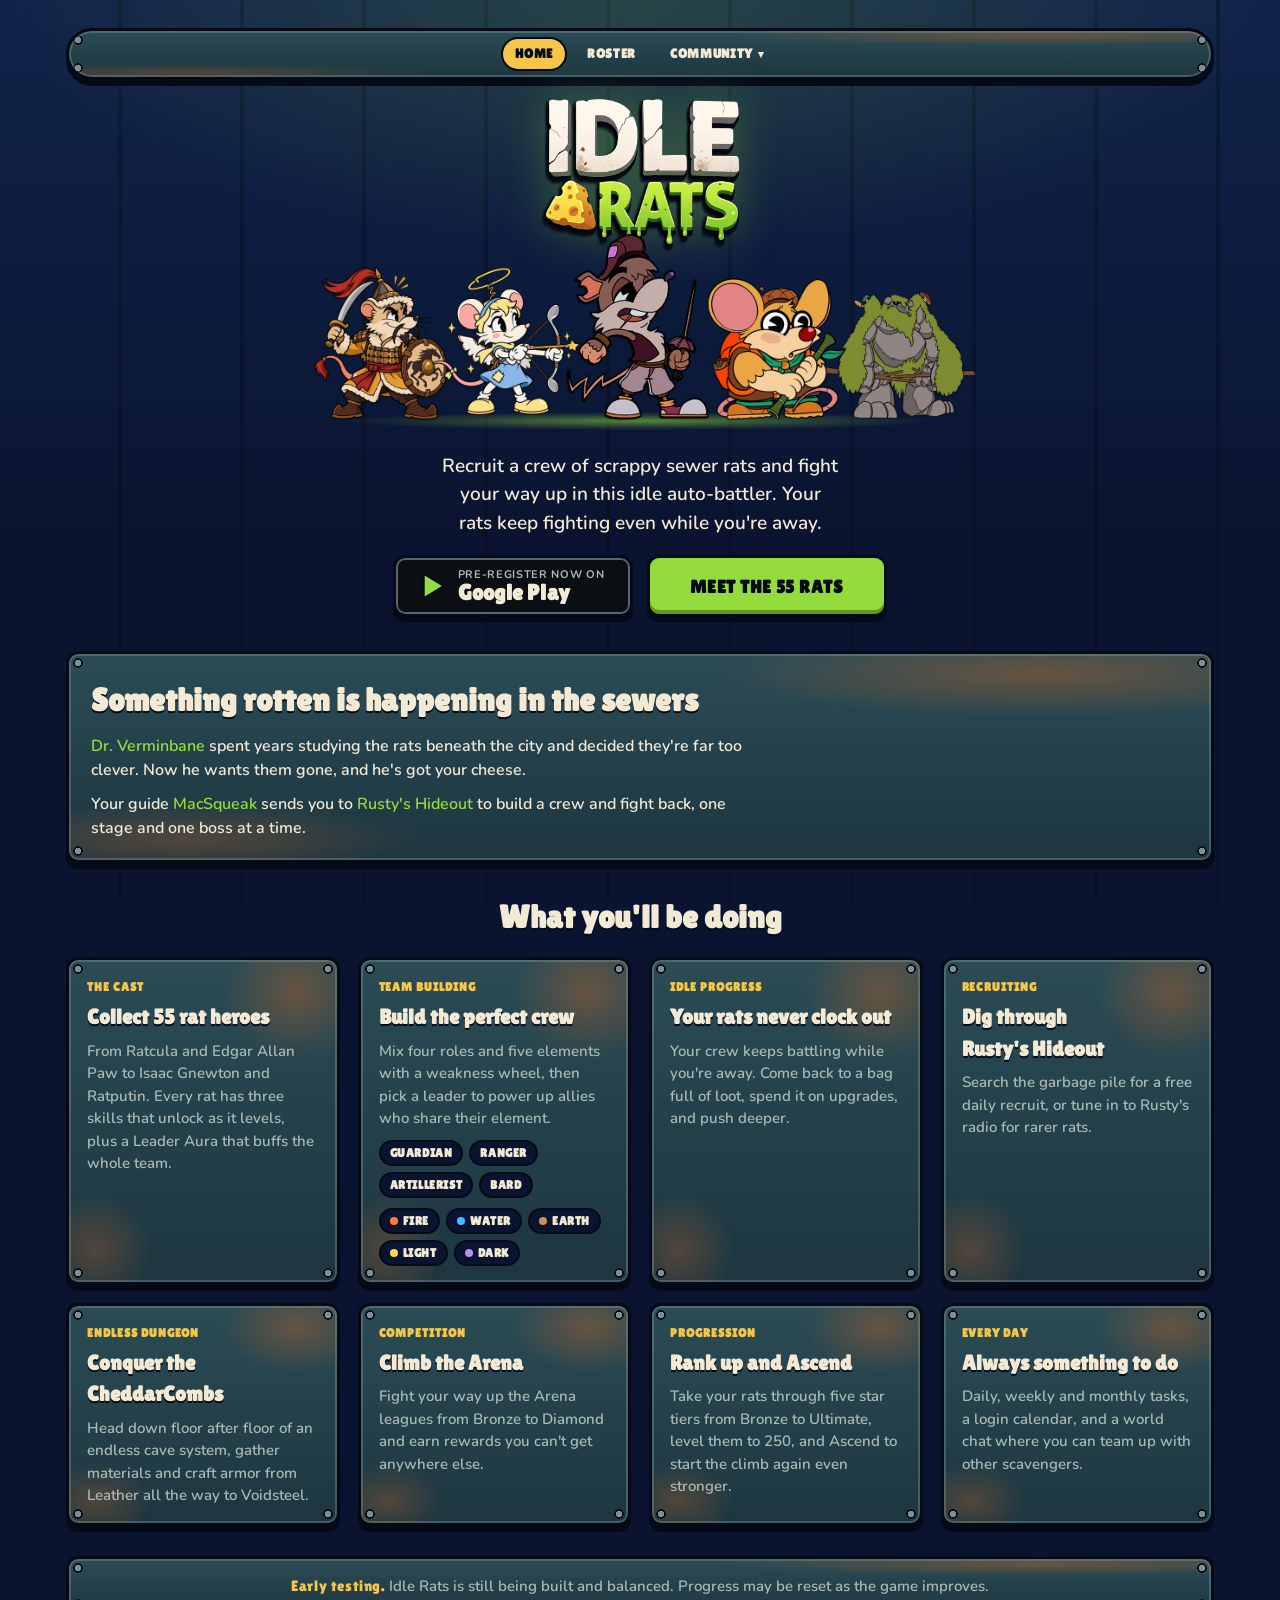
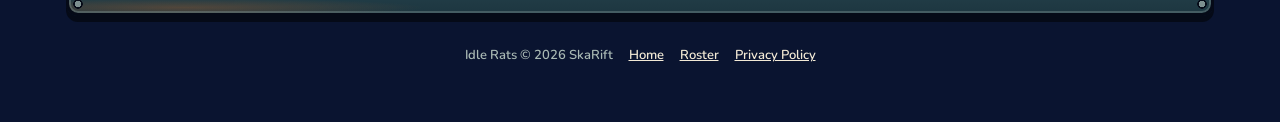
==== index.html @ 08faf7ed "Home: Pipsqueak always in the middle, four random rats around him; roster data moved to shared rats." ====
<!doctype html>
<html lang="en">
<head>
<meta charset="utf-8">
<meta name="viewport" content="width=device-width, initial-scale=1, viewport-fit=cover">
<meta name="description" content="Idle Rats: recruit a crew of 55 sewer rats and fight your way up in this idle auto-battler by SkaRift. Pre-register now on Google Play.">
<title>Idle Rats</title>
<link rel="preconnect" href="https://fonts.googleapis.com">
<link rel="preconnect" href="https://fonts.gstatic.com" crossorigin>
<link rel="stylesheet" href="https://fonts.googleapis.com/css2?family=Lilita+One&family=Nunito:wght@600;700;800&display=swap">
<link rel="stylesheet" href="site.css?v=6">
<link rel="icon" href="favicon.ico" sizes="any">
<link rel="icon" type="image/png" href="favicon.png">
<link rel="apple-touch-icon" href="img/apple-touch-icon.png">
<meta name="theme-color" content="#10244a">
</head>
<body>
<div class="wrap">
  <nav class="panel nav" aria-label="Site">
    <div class="links">
      <a href="./" aria-current="page">Home</a>
      <a href="roster.html">Roster</a>
      <div class="dd">
        <button type="button" id="communityBtn" aria-haspopup="true" aria-expanded="false" aria-controls="communityMenu">Community <span class="caret" aria-hidden="true">▾</span></button>
        <div class="ddmenu panel" id="communityMenu" role="menu" hidden></div>
      </div>
    </div>
  </nav>

  <header class="hero">
    <h1 class="herologo"><img src="img/logo.webp" alt="Idle Rats" width="640" height="479"></h1>
    <div class="lineup crew" aria-hidden="true"><img src="img/edgar_allan_paw.webp" alt="" width="360" height="360"><img src="img/ratcula.webp?v=2" alt="" width="360" height="360"><img src="img/pipsqueak.webp" alt="" width="360" height="360"><img src="img/isaac_gnewton.webp" alt="" width="360" height="360"><img src="img/marie_antoinettail.webp" alt="" width="360" height="360"></div>
    <p class="tag">Recruit a crew of scrappy sewer rats and fight your way up in this idle auto-battler. Your rats keep fighting even while you're away.</p>
    <div class="ctas">
      <a class="play" href="https://play.google.com/store/apps/details?id=com.SkaRift.IdleRats" target="_blank" rel="noopener" title="Pre-register for Idle Rats on Google Play"><svg viewBox="0 0 24 24" aria-hidden="true"><path d="M5 3.5v17a1 1 0 0 0 1.5.87l14-8.5a1 1 0 0 0 0-1.74l-14-8.5A1 1 0 0 0 5 3.5z" fill="#93dc3c" stroke="#050a17" stroke-width="1.5" stroke-linejoin="round"/></svg><span class="t"><small>Pre-register now on</small><span>Google Play</span></span></a>
      <a class="cta" href="roster.html">Meet the 55 rats</a>
    </div>
  </header>

  <section class="panel story" aria-labelledby="storyH">
    <h2 id="storyH">Something rotten is happening in the sewers</h2>
    <p><span class="who">Dr. Verminbane</span> spent years studying the rats beneath the city and decided they're far too clever. Now he wants them gone, and he's got your cheese.</p>
    <p>Your guide <span class="who">MacSqueak</span> sends you to <span class="who">Rusty's Hideout</span> to build a crew and fight back, one stage and one boss at a time.</p>
  </section>

  <h2 class="sec-h">What you'll be doing</h2>
  <div class="feats">
    <article class="panel feat">
      <span class="k">The cast</span>
      <h3>Collect 55 rat heroes</h3>
      <p>From Ratcula and Edgar Allan Paw to Isaac Gnewton and Ratputin. Every rat has three skills that unlock as it levels, plus a Leader Aura that buffs the whole team.</p>
    </article>
    <article class="panel feat">
      <span class="k">Team building</span>
      <h3>Build the perfect crew</h3>
      <p>Mix four roles and five elements with a weakness wheel, then pick a leader to power up allies who share their element.</p>
      <div class="pills"><span class="pill">Guardian</span><span class="pill">Ranger</span><span class="pill">Artillerist</span><span class="pill">Bard</span></div>
      <div class="pills"><span class="pill" style="--c:var(--fire)"><i></i>Fire</span><span class="pill" style="--c:var(--water)"><i></i>Water</span><span class="pill" style="--c:var(--earth)"><i></i>Earth</span><span class="pill" style="--c:var(--light)"><i></i>Light</span><span class="pill" style="--c:var(--dark)"><i></i>Dark</span></div>
    </article>
    <article class="panel feat">
      <span class="k">Idle progress</span>
      <h3>Your rats never clock out</h3>
      <p>Your crew keeps battling while you're away. Come back to a bag full of loot, spend it on upgrades, and push deeper.</p>
    </article>
    <article class="panel feat">
      <span class="k">Recruiting</span>
      <h3>Dig through Rusty's Hideout</h3>
      <p>Search the garbage pile for a free daily recruit, or tune in to Rusty's radio for rarer rats.</p>
    </article>
    <article class="panel feat">
      <span class="k">Endless dungeon</span>
      <h3>Conquer the CheddarCombs</h3>
      <p>Head down floor after floor of an endless cave system, gather materials and craft armor from Leather all the way to Voidsteel.</p>
    </article>
    <article class="panel feat">
      <span class="k">Competition</span>
      <h3>Climb the Arena</h3>
      <p>Fight your way up the Arena leagues from Bronze to Diamond and earn rewards you can't get anywhere else.</p>
    </article>
    <article class="panel feat">
      <span class="k">Progression</span>
      <h3>Rank up and Ascend</h3>
      <p>Take your rats through five star tiers from Bronze to Ultimate, level them to 250, and Ascend to start the climb again even stronger.</p>
    </article>
    <article class="panel feat">
      <span class="k">Every day</span>
      <h3>Always something to do</h3>
      <p>Daily, weekly and monthly tasks, a login calendar, and a world chat where you can team up with other scavengers.</p>
    </article>
  </div>

  <section class="panel note">
    <p><strong>Early testing.</strong> Idle Rats is still being built and balanced. Progress may be reset as the game improves.</p>
  </section>

  <footer class="foot"><span>Idle Rats © 2026 SkaRift</span><a href="./">Home</a><a href="roster.html">Roster</a><a href="https://skarift.github.io/idlerats-legal/">Privacy Policy</a></footer>
</div>
<script src="site.js?v=10"></script>
<script src="rats.js?v=1"></script>
<script>
// Home lineup: Pipsqueak always in the middle, four random rats around him.
(function(){
  try{
    var box=document.querySelector(".lineup.crew");if(!box||typeof RATS==="undefined")return;
    var pip=RATS.filter(function(r){return r.n==="Pipsqueak"})[0];if(!pip)return;
    var pool=RATS.filter(function(r){return r.n!=="Pipsqueak"});
    for(var i=pool.length-1;i>0;i--){var j=Math.floor(Math.random()*(i+1));var t=pool[i];pool[i]=pool[j];pool[j]=t}
    var pick=[pool[0],pool[1],pip,pool[2],pool[3]];
    box.innerHTML=pick.map(function(r){return '<img src="'+r.img+'" alt="" width="360" height="360">'}).join("");
  }catch(e){}
})();
</script>
</body>
</html>
---- site.css ----
:root{padding-top:env(safe-area-inset-top,0px);padding-bottom:env(safe-area-inset-bottom,0px)}
body{margin:0}img{max-width:100%}[hidden]{display:none!important}
/* Layout: sewer-tunnel backdrop, riveted rusted-steel panels like the game's menu tiles, a grid of portrait "tiles" with name plates; tapping one opens a dossier panel. Single dark look on purpose, to match the game. */
:root{
  --night:#0a1430;        /* tunnel shadow */
  --tunnel:#10244a;       /* tunnel blue */
  --steel:#1d3640;        /* panel face */
  --steel-hi:#2b4c55;     /* panel edge */
  --rust:#b0602c;         /* rust stains */
  --slime:#93dc3c;        /* toxic glow */
  --cheese:#f5c64a;       /* cheese yellow */
  --cream:#f3ead6;        /* text */
  --muted:#a9b9b4;        /* secondary text */
  --ink:#050a17;          /* outlines */
  --fire:#ff7b32; --water:#46b8ff; --earth:#c9945a; --light:#ffd84a; --dark:#b495e6;
  --display:"Lilita One","Arial Black",Impact,sans-serif;
  --body:"Nunito",ui-rounded,"Segoe UI",system-ui,sans-serif;
  color-scheme:dark;
}
*{box-sizing:border-box}
html{background:var(--night)}
body::after{
  content:"";position:fixed;inset:0;z-index:-1;pointer-events:none;
  background:
    radial-gradient(ellipse 70% 40% at 50% 0%, color-mix(in srgb,var(--slime) 18%, transparent), transparent 70%),
    repeating-linear-gradient(90deg, transparent 0 118px, color-mix(in srgb,var(--ink) 35%, transparent) 118px 122px),
    linear-gradient(180deg,var(--tunnel),var(--night) 60%);
}
body{
  background:var(--night);position:relative;z-index:0;
  color:var(--cream);font-family:var(--body);font-weight:600;font-size:15px;line-height:1.5;
  min-height:100%;
}
.wrap{max-width:1180px;margin:0 auto;padding-left:max(16px,env(safe-area-inset-left,0px));padding-right:max(16px,env(safe-area-inset-right,0px));padding-block:28px 56px}

/* ---- header ---- */
header{display:grid;justify-items:center;text-align:center;gap:6px;margin-bottom:22px}
.logo{font-family:var(--display);line-height:.86;letter-spacing:.01em;margin:0}
.logo .a{display:block;font-size:clamp(46px,11vw,88px);color:var(--cream);
  text-shadow:0 4px 0 #8e8572,0 7px 0 var(--ink),0 0 30px rgba(0,0,0,.6);-webkit-text-stroke:2px var(--ink);paint-order:stroke fill}
.logo .b{display:block;font-size:clamp(40px,9.4vw,76px);color:var(--slime);
  text-shadow:0 4px 0 #4f7e1b,0 7px 0 var(--ink),0 0 26px color-mix(in srgb,var(--slime) 55%,transparent);-webkit-text-stroke:2px var(--ink);paint-order:stroke fill}
.tag{color:var(--muted);max-width:44ch;margin:8px 0 0;text-wrap:balance}

/* ---- riveted panel ---- */
.panel{
  position:relative;background:
    radial-gradient(circle at 9px 9px,#7d8f8f 0 3px,var(--ink) 3.5px 4.5px,transparent 5px),
    radial-gradient(circle at calc(100% - 9px) 9px,#7d8f8f 0 3px,var(--ink) 3.5px 4.5px,transparent 5px),
    radial-gradient(circle at 9px calc(100% - 9px),#7d8f8f 0 3px,var(--ink) 3.5px 4.5px,transparent 5px),
    radial-gradient(circle at calc(100% - 9px) calc(100% - 9px),#7d8f8f 0 3px,var(--ink) 3.5px 4.5px,transparent 5px),
    radial-gradient(ellipse 40% 30% at 85% 10%,color-mix(in srgb,var(--rust) 45%,transparent),transparent 70%),
    radial-gradient(ellipse 30% 25% at 10% 90%,color-mix(in srgb,var(--rust) 35%,transparent),transparent 70%),
    linear-gradient(180deg,var(--steel-hi),var(--steel));
  border:3px solid var(--ink);border-radius:12px;
  box-shadow:inset 0 0 0 2px color-mix(in srgb,#9fb3b0 30%,transparent),0 6px 0 var(--ink);
}

/* ---- filters ---- */
.filters{display:grid;gap:10px;padding:14px 16px;margin-bottom:22px}
.row{display:flex;flex-wrap:wrap;gap:8px;align-items:center;justify-content:center}
.row .lbl{font-family:var(--display);font-size:13px;letter-spacing:.08em;color:var(--muted);text-transform:uppercase;margin-right:2px}
.chip{
  font:inherit;font-family:var(--display);font-size:14px;letter-spacing:.04em;text-transform:uppercase;
  color:var(--cream);background:var(--night);border:2px solid var(--ink);border-radius:999px;
  padding:5px 12px;cursor:pointer;display:inline-flex;align-items:center;gap:6px;
  box-shadow:inset 0 0 0 1px color-mix(in srgb,#9fb3b0 25%,transparent);
}
.chip .dot{width:9px;height:9px;border-radius:50%;background:var(--c,var(--muted));box-shadow:0 0 6px var(--c,transparent)}
.chip[aria-pressed="true"]{background:var(--cheese);color:var(--ink);box-shadow:0 0 0 2px var(--ink),0 0 12px color-mix(in srgb,var(--cheese) 60%,transparent)}
.chip:focus-visible,.card:focus-visible,.close:focus-visible{outline:3px solid var(--slime);outline-offset:3px}
.count{text-align:center;color:var(--muted);font-size:13px;margin:-8px 0 16px;font-variant-numeric:tabular-nums}

/* ---- grid ---- */
.grid{display:grid;grid-template-columns:repeat(auto-fill,minmax(158px,1fr));gap:16px 14px}
@media (max-width:420px){.grid{grid-template-columns:repeat(2,minmax(0,1fr));gap:14px 10px}}
.card{
  font:inherit;color:inherit;text-align:center;cursor:pointer;padding:10px 10px 12px;
  display:grid;grid-template-rows:auto auto;gap:8px;min-width:0;
  transition:transform .15s ease;
  content-visibility:auto;contain-intrinsic-size:auto 230px;
}
.card:hover{transform:translateY(-3px)}
.card:active{transform:translateY(1px)}
.portrait{
  position:relative;aspect-ratio:1;max-width:100%;border:3px solid var(--ink);border-radius:8px;overflow:hidden;
  background:radial-gradient(circle at 50% 62%,color-mix(in srgb,var(--c) 38%,transparent),transparent 62%),
             linear-gradient(180deg,#14293a,#0c1828);
  box-shadow:inset 0 -10px 0 rgba(0,0,0,.25);
}
.portrait img{position:absolute;inset:6% 4% 2%;width:92%;height:92%;object-fit:contain}
/* Element-colored sewer lid under the rat in the detail dialog (same art as the in-game recruit reveal). */
.portrait img.ped{inset:auto;left:-2%;bottom:-7%;width:104%;height:auto;object-fit:fill}
/* Pop out above and beside the frame, but still clip at the bottom edge like the in-game reveal (hides the lid's base). */
#dPortrait{overflow:visible;clip-path:inset(-30% -12% 0 -12% round 0 0 8px 8px)}
#dPortrait #dImg{object-fit:fill}
.top{padding-top:10px}
.elem{position:absolute;top:6px;left:6px;width:14px;height:14px;border-radius:50%;background:var(--c);border:2px solid var(--ink);box-shadow:0 0 8px var(--c)}
.stars{position:absolute;bottom:4px;right:6px;font-size:12px;color:var(--cheese);letter-spacing:-1px;text-shadow:0 1px 0 var(--ink),0 0 4px var(--ink)}
.plate{
  font-family:var(--display);font-size:clamp(13px,3.6vw,16px);letter-spacing:.03em;text-transform:uppercase;line-height:1.1;
  background:var(--night);border:2px solid var(--ink);border-radius:6px;padding:6px 6px;
  box-shadow:inset 0 0 0 1px color-mix(in srgb,#9fb3b0 25%,transparent);
  min-height:2.6em;display:grid;place-items:center;text-wrap:balance;overflow-wrap:anywhere;
}
.empty{text-align:center;color:var(--muted);padding:40px 0}

/* ---- dossier dialog ---- */
dialog{
  padding:0;border:0;background:transparent;color:inherit;max-width:min(720px,calc(100vw - 24px));width:100%;
  max-height:calc(100dvh - 24px);
}
dialog::backdrop{background:rgba(3,8,20,.78);backdrop-filter:blur(3px)}
.sheet{padding:18px;display:grid;gap:16px;max-height:calc(100dvh - 24px);overflow:auto}
.top{display:grid;grid-template-columns:200px minmax(0,1fr);gap:18px;align-items:center}
@media (max-width:560px){.top{grid-template-columns:1fr;justify-items:center;text-align:center}.top .portrait{width:min(220px,70vw)}}
.top .portrait{width:200px}
.dname{font-family:var(--display);font-size:clamp(28px,6vw,40px);line-height:1;margin:0;color:var(--cream);text-shadow:0 3px 0 var(--ink);text-wrap:balance}
.dtitle{color:var(--slime);font-family:var(--display);letter-spacing:.06em;text-transform:uppercase;font-size:15px;margin:6px 0 10px}
.badges{display:flex;flex-wrap:wrap;gap:6px}
@media (max-width:560px){.badges{justify-content:center}}
.badge{font-family:var(--display);font-size:13px;letter-spacing:.05em;text-transform:uppercase;background:var(--night);border:2px solid var(--ink);border-radius:999px;padding:3px 10px;display:inline-flex;gap:6px;align-items:center}
.badge.star{color:var(--cheese)}
.bio{margin:0;font-size:16px;max-width:62ch}
.sec{font-family:var(--display);font-size:14px;letter-spacing:.08em;text-transform:uppercase;color:var(--cheese);margin:0 0 8px}
.skills{list-style:none;margin:0;padding:0;display:grid;gap:8px}
.skills li{background:var(--night);border:2px solid var(--ink);border-radius:8px;padding:9px 12px;display:grid;grid-template-columns:auto minmax(0,1fr);gap:2px 12px}
.lv{grid-row:span 2;align-self:center;font-family:var(--display);font-size:12px;color:var(--ink);background:var(--slime);border-radius:6px;padding:4px 6px;text-align:center;min-width:52px;font-variant-numeric:tabular-nums}
.lv.aura{background:var(--cheese)}
.sk{font-family:var(--display);letter-spacing:.03em;font-size:15px}
.sd{color:var(--muted);font-size:14px;line-height:1.4}
.close{
  position:absolute;top:10px;right:10px;z-index:2;width:36px;height:36px;border-radius:50%;cursor:pointer;
  font-family:var(--display);font-size:18px;line-height:1;color:var(--ink);background:var(--cheese);border:3px solid var(--ink);box-shadow:0 3px 0 var(--ink)
}
footer{text-align:center;color:var(--muted);font-size:13px;margin-top:34px}
@media (prefers-reduced-motion:reduce){.card{transition:none}.card:hover,.card:active{transform:none}}

/* ---- site nav (shared) ---- */
.nav{display:flex;flex-wrap:wrap;align-items:center;justify-content:center;gap:10px 16px;padding:10px 14px 10px 16px;margin-bottom:26px}
.brand{font-family:var(--display);font-size:22px;line-height:1;text-decoration:none;color:var(--cream);display:inline-flex;align-items:center;gap:8px;-webkit-text-stroke:1px var(--ink);paint-order:stroke fill;text-shadow:0 2px 0 var(--ink)}
.brand b{color:var(--slime);font-weight:400}
.wedge{width:22px;height:18px;flex:none;background:radial-gradient(circle at 30% 60%,#c9952a 0 2px,transparent 2.5px),radial-gradient(circle at 62% 70%,#c9952a 0 1.6px,transparent 2px),var(--cheese);clip-path:polygon(0 100%,100% 100%,100% 22%);border-radius:2px}
.links{display:flex;flex-wrap:wrap;gap:6px;align-items:center}
.links a{font-family:var(--display);font-size:14px;letter-spacing:.05em;text-transform:uppercase;text-decoration:none;color:var(--cream);padding:6px 11px;border-radius:999px;border:2px solid transparent}
.links a:hover{border-color:var(--ink);background:var(--night)}
.links a[aria-current="page"]{background:var(--cheese);color:var(--ink);border-color:var(--ink)}
.links a:focus-visible,.play:focus-visible,.cta:focus-visible{outline:3px solid var(--slime);outline-offset:3px}

/* ---- Google Play button (coming soon) ---- */
.play{display:inline-flex;align-items:center;gap:12px;text-decoration:none;color:var(--cream);background:#0b0f14;border:3px solid var(--ink);border-radius:12px;padding:9px 18px 9px 14px;box-shadow:inset 0 0 0 2px #59646b,0 5px 0 var(--ink);position:relative}
.play svg{width:28px;height:28px;flex:none}
.play .t{display:grid;line-height:1.05;text-align:left}
.play .t small{font-family:var(--body);font-weight:700;font-size:11px;letter-spacing:.06em;text-transform:uppercase;color:var(--muted)}
.play .t span{font-family:var(--display);font-size:22px;letter-spacing:.01em}
.play[aria-disabled="true"]{cursor:not-allowed}
.play[aria-disabled="true"] svg,.play[aria-disabled="true"] .t span{opacity:.6}
.soon{position:absolute;top:-12px;right:-10px;font-family:var(--display);font-size:12px;letter-spacing:.06em;text-transform:uppercase;color:var(--ink);background:var(--slime);border:2px solid var(--ink);border-radius:999px;padding:2px 8px;transform:rotate(6deg)}
.play.small{padding:6px 12px 6px 10px;gap:8px;border-radius:10px;box-shadow:inset 0 0 0 2px #59646b,0 3px 0 var(--ink)}
.play.small svg{width:20px;height:20px}.play.small .t span{font-size:16px}.play.small .t small{font-size:9px}
.play.small .soon{font-size:10px;top:-10px;right:-8px}

/* ---- home ---- */
.hero{display:grid;justify-items:center;text-align:center;gap:14px;margin-bottom:30px}
.hero .logo .a{font-size:clamp(56px,14vw,120px)}
.hero .logo .b{font-size:clamp(50px,12.4vw,104px)}
.hero .tag{font-size:clamp(16px,2.4vw,19px);color:var(--cream)}
.lineup{display:flex;justify-content:center;align-items:flex-end;gap:0;margin:4px 0 6px;max-width:100%;overflow:hidden}
.lineup img{width:clamp(70px,15vw,150px);height:auto;margin:0 calc(clamp(70px,15vw,150px) * -0.14)}
.lineup img:nth-child(3){width:clamp(92px,20vw,190px);z-index:1;position:relative}
.ctas{display:flex;flex-wrap:wrap;gap:22px 16px;justify-content:center;align-items:center;margin-top:6px}
.cta{font-family:var(--display);font-size:18px;letter-spacing:.04em;text-transform:uppercase;text-decoration:none;color:var(--ink);background:var(--slime);border:3px solid var(--ink);border-radius:12px;padding:12px 20px;box-shadow:inset 0 -4px 0 #5f9a1f,0 5px 0 var(--ink)}
.cta:hover{filter:brightness(1.06)}
.story{padding:22px 22px 20px;display:grid;gap:10px;margin-bottom:30px}
.story h2,.feat h3,.sec-h{font-family:var(--display);color:var(--cream);text-shadow:0 2px 0 var(--ink);margin:0;text-wrap:balance}
.story h2{font-size:clamp(24px,4vw,32px)}
.story p{margin:0;max-width:66ch;font-size:16px}
.story .who{color:var(--slime)}
.sec-h{font-size:clamp(24px,4vw,32px);text-align:center;margin-bottom:16px}
.feats{display:grid;grid-template-columns:repeat(auto-fit,minmax(260px,1fr));gap:18px;margin-bottom:30px}
.feat{padding:18px 18px 16px;display:grid;gap:6px;align-content:start}
.feat h3{font-size:21px}
.feat p{margin:0;color:var(--muted);font-size:15px}
.feat .k{font-family:var(--display);font-size:12px;letter-spacing:.08em;text-transform:uppercase;color:var(--cheese)}
.pills{display:flex;flex-wrap:wrap;gap:6px;margin-top:4px}
.pill{font-family:var(--display);font-size:12px;letter-spacing:.05em;text-transform:uppercase;background:var(--night);border:2px solid var(--ink);border-radius:999px;padding:2px 9px;display:inline-flex;align-items:center;gap:5px}
.pill i{width:8px;height:8px;border-radius:50%;background:var(--c)}
.note{padding:16px 18px;text-align:center;margin-bottom:10px}
.note p{margin:0;color:var(--muted)}
.note strong{color:var(--cheese);font-family:var(--display);font-weight:400;letter-spacing:.04em}
.foot{display:flex;flex-wrap:wrap;justify-content:center;gap:6px 16px;color:var(--muted);font-size:13px;margin-top:30px}
.foot a{color:var(--cream)}

/* ---- game logo ---- */
.gamelogo{margin:0;display:grid;justify-items:center;gap:2px}
.gamelogo img{display:block;width:min(400px,78vw);height:auto;filter:drop-shadow(0 6px 0 var(--ink)) drop-shadow(0 0 28px color-mix(in srgb,var(--slime) 30%,transparent))}
.gamelogo.small img{width:min(260px,60vw)}
.gamelogo .sub{font-family:var(--display);font-weight:400;font-size:clamp(30px,7vw,46px);line-height:1;color:var(--slime);letter-spacing:.04em;text-transform:uppercase;-webkit-text-stroke:2px var(--ink);paint-order:stroke fill;text-shadow:0 4px 0 #4f7e1b,0 6px 0 var(--ink)}

/* ---- logo above the nav (v3) ---- */
.toplogo{display:block;width:max-content;max-width:100%;margin:0 auto 14px}
.toplogo img{display:block;height:150px;width:auto;max-width:100%;object-fit:contain;filter:drop-shadow(0 5px 0 var(--ink)) drop-shadow(0 0 22px color-mix(in srgb,var(--slime) 28%,transparent))}
.nav{justify-content:center}
.nav .links{justify-content:center;margin:0 auto}
.visually-hidden{position:absolute;width:1px;height:1px;overflow:hidden;clip:rect(0 0 0 0);white-space:nowrap}

/* ---- wider rat line-up (v4) ---- */
.hero{width:100%}
.lineup{display:grid;grid-template-columns:1fr 1fr 1.3fr 1fr 1fr;align-items:end;width:min(100%,820px);margin-inline:auto;overflow:visible}
.lineup img{width:118%;max-width:none;height:auto;margin:0 -9%}
.lineup img:nth-child(3){width:118%;position:relative;z-index:1}

/* ---- hero layout (v5) ---- */
.nav{padding:6px 12px;margin-bottom:18px;border-radius:999px}
.nav .links a{font-size:13px;padding:5px 12px}
.nav::before,.nav::after{content:none}
.toplogo{margin:6px auto 16px}
.toplogo img{height:110px}
.hero{gap:10px;margin-bottom:34px}
.herologo{margin:0;display:grid;justify-items:center}
.herologo img{display:block;height:150px;width:auto;max-width:100%;filter:drop-shadow(0 5px 0 var(--ink)) drop-shadow(0 0 22px color-mix(in srgb,var(--slime) 28%,transparent));position:relative;z-index:0}
.crew{position:relative;z-index:1;margin-top:-26px;width:min(100%,640px);grid-template-columns:1fr 1fr 1.25fr 1fr 1fr;padding-bottom:10px}
.crew img{width:128%;margin:0 -14%}
.crew img:nth-child(3){width:125%;z-index:2}
.crew img:nth-child(2),.crew img:nth-child(4){z-index:1;position:relative}
.crew::after{content:"";position:absolute;left:4%;right:4%;bottom:2px;height:18px;z-index:-1;border-radius:50%;
  background:radial-gradient(ellipse at center,color-mix(in srgb,var(--slime) 55%,transparent) 0,color-mix(in srgb,var(--slime) 18%,transparent) 45%,transparent 72%)}
.hero .tag{margin-top:4px}
.ctas{display:grid;grid-template-columns:repeat(2,minmax(0,240px));gap:14px;justify-content:center;margin-top:8px;width:100%}
.ctas .play,.ctas .cta{height:62px;width:100%;justify-content:center;box-sizing:border-box}
.ctas .cta{display:inline-flex;align-items:center;text-align:center}
@media (max-width:520px){.ctas{grid-template-columns:minmax(0,320px);gap:16px}}

/* ---- community dropdown (v6) ---- */
.dd{position:relative}
.dd>button{font:inherit;font-family:var(--display);font-size:13px;letter-spacing:.05em;text-transform:uppercase;color:var(--cream);background:none;border:2px solid transparent;border-radius:999px;padding:5px 12px;cursor:pointer;display:inline-flex;align-items:center;gap:5px}
.dd>button:hover,.dd>button[aria-expanded="true"]{border-color:var(--ink);background:var(--night)}
.dd>button:focus-visible,.ddmenu a:focus-visible{outline:3px solid var(--slime);outline-offset:2px}
.caret{font-size:11px;transition:transform .15s}
.dd>button[aria-expanded="true"] .caret{transform:rotate(180deg)}
.ddmenu{position:absolute;top:calc(100% + 12px);right:50%;transform:translateX(50%);z-index:20;width:230px;max-width:calc(100vw - 32px);padding:14px 10px;display:grid;gap:4px}
.ddmenu a,.ddmenu .off{display:grid;grid-template-columns:1fr auto;align-items:center;gap:10px;padding:8px 10px;border-radius:8px;text-decoration:none;color:var(--cream);background:var(--night);border:2px solid var(--ink)}
.ddmenu a:hover{background:var(--cheese);color:var(--ink)}
.ddmenu a:hover span{color:var(--ink)}
.ddmenu b{font-family:var(--display);font-weight:400;font-size:15px;letter-spacing:.03em}
.ddmenu span{font-size:12px;color:var(--muted)}
.ddmenu .off{opacity:.6;cursor:default}
@media (max-width:420px){.ddmenu{right:0;transform:none}}
.links .ddmenu a{text-transform:none;letter-spacing:normal;font-family:var(--body);font-size:14px;padding:8px 10px;border-radius:8px;border:2px solid var(--ink)}
.ddmenu .off b{font-family:var(--display)}
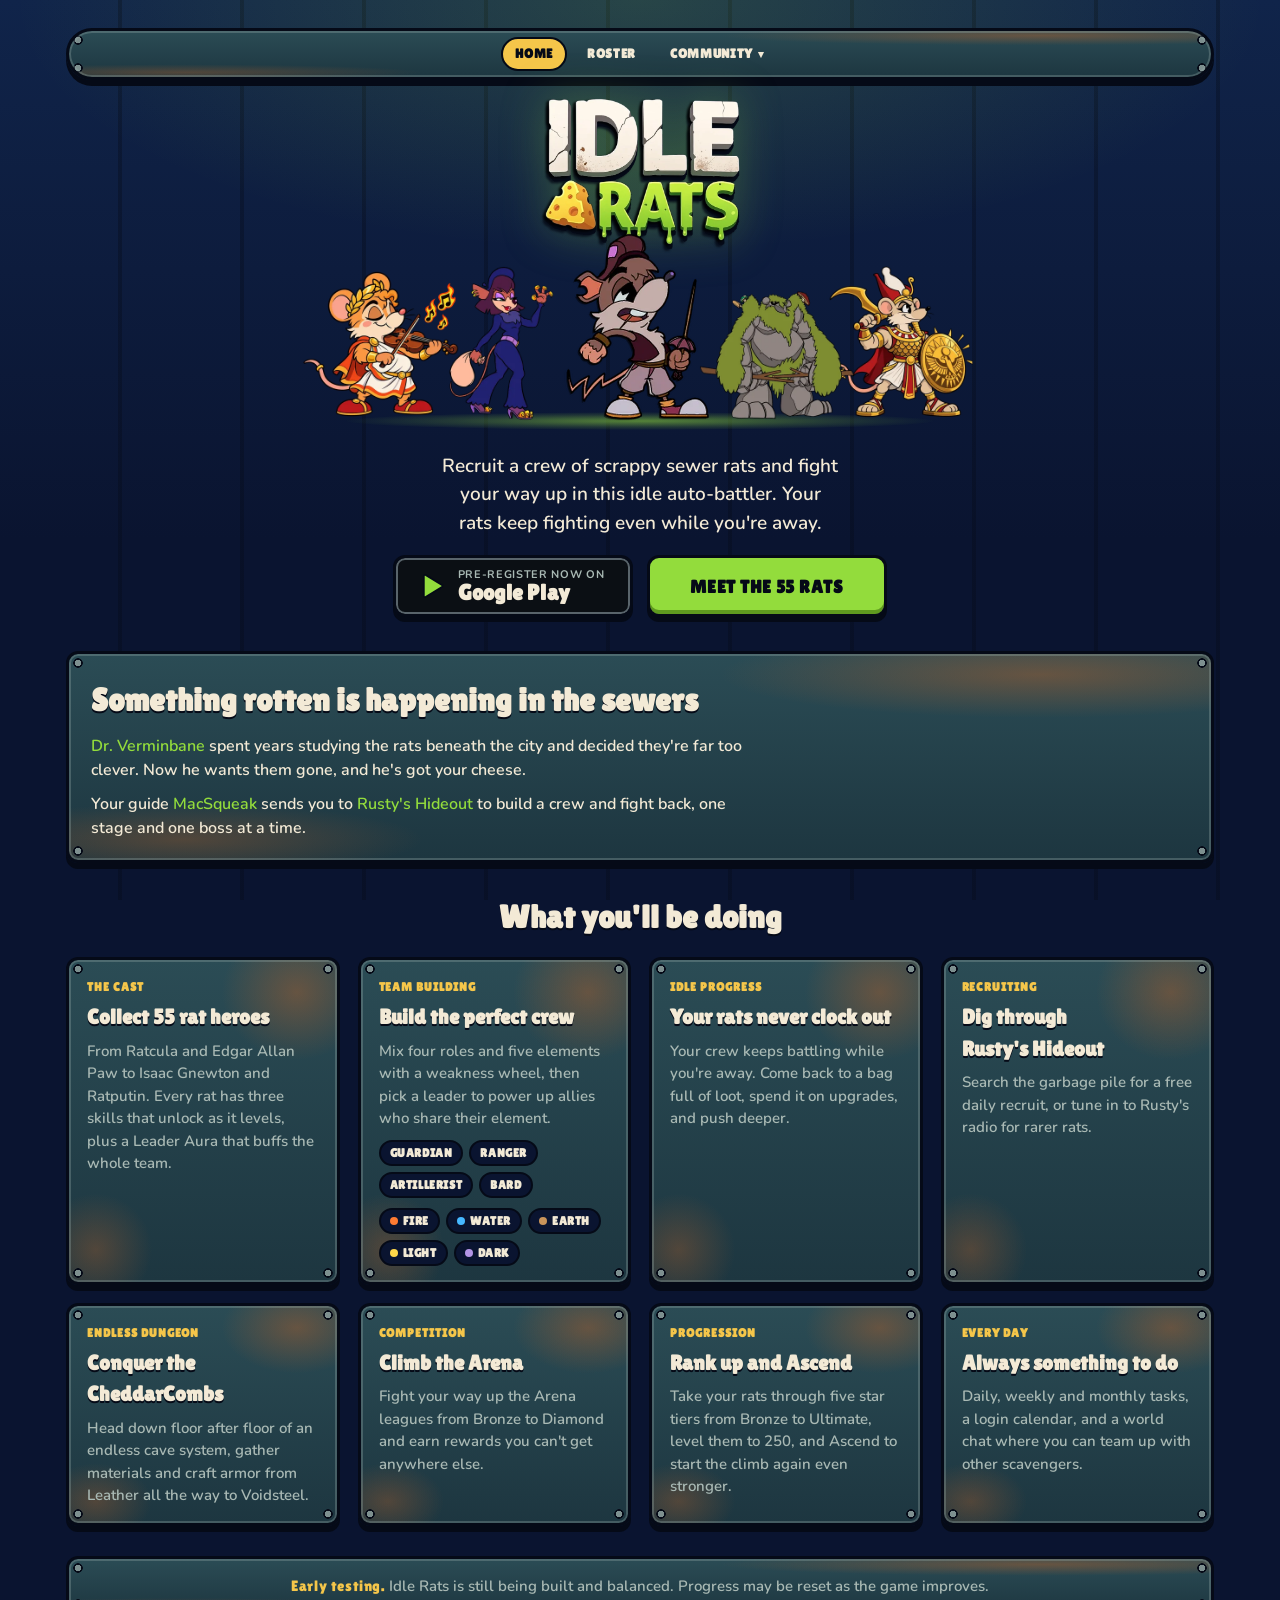
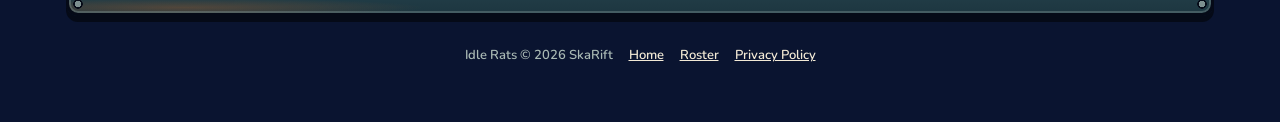
==== commit dc7092ea: "Roster: Torch renamed Flicker, new art for Dawn/Halo/Onyx/Flicker, Dawn-Genghis class swap, Ratoleon" ====
--- a/index.html
+++ b/index.html
@@ -96,7 +96,7 @@
   <footer class="foot"><span>Idle Rats © 2026 SkaRift</span><a href="./">Home</a><a href="roster.html">Roster</a><a href="https://skarift.github.io/idlerats-legal/">Privacy Policy</a></footer>
 </div>
 <script src="site.js?v=10"></script>
-<script src="rats.js?v=1"></script>
+<script src="rats.js?v=2"></script>
 <script>
 // Home lineup: Pipsqueak always in the middle, four random rats around him.
 (function(){
--- a/site.css
+++ b/site.css
@@ -128,7 +128,7 @@
 .lv{grid-row:span 2;align-self:center;font-family:var(--display);font-size:12px;color:var(--ink);background:var(--slime);border-radius:6px;padding:4px 6px;text-align:center;min-width:52px;font-variant-numeric:tabular-nums}
 .lv.aura{background:var(--cheese)}
 .sk{font-family:var(--display);letter-spacing:.03em;font-size:15px}
-.sd{color:var(--muted);font-size:14px;line-height:1.4}
+.sd{color:var(--muted);font-size:14px;line-height:1.4;white-space:pre-line}
 .close{
   position:absolute;top:10px;right:10px;z-index:2;width:36px;height:36px;border-radius:50%;cursor:pointer;
   font-family:var(--display);font-size:18px;line-height:1;color:var(--ink);background:var(--cheese);border:3px solid var(--ink);box-shadow:0 3px 0 var(--ink)
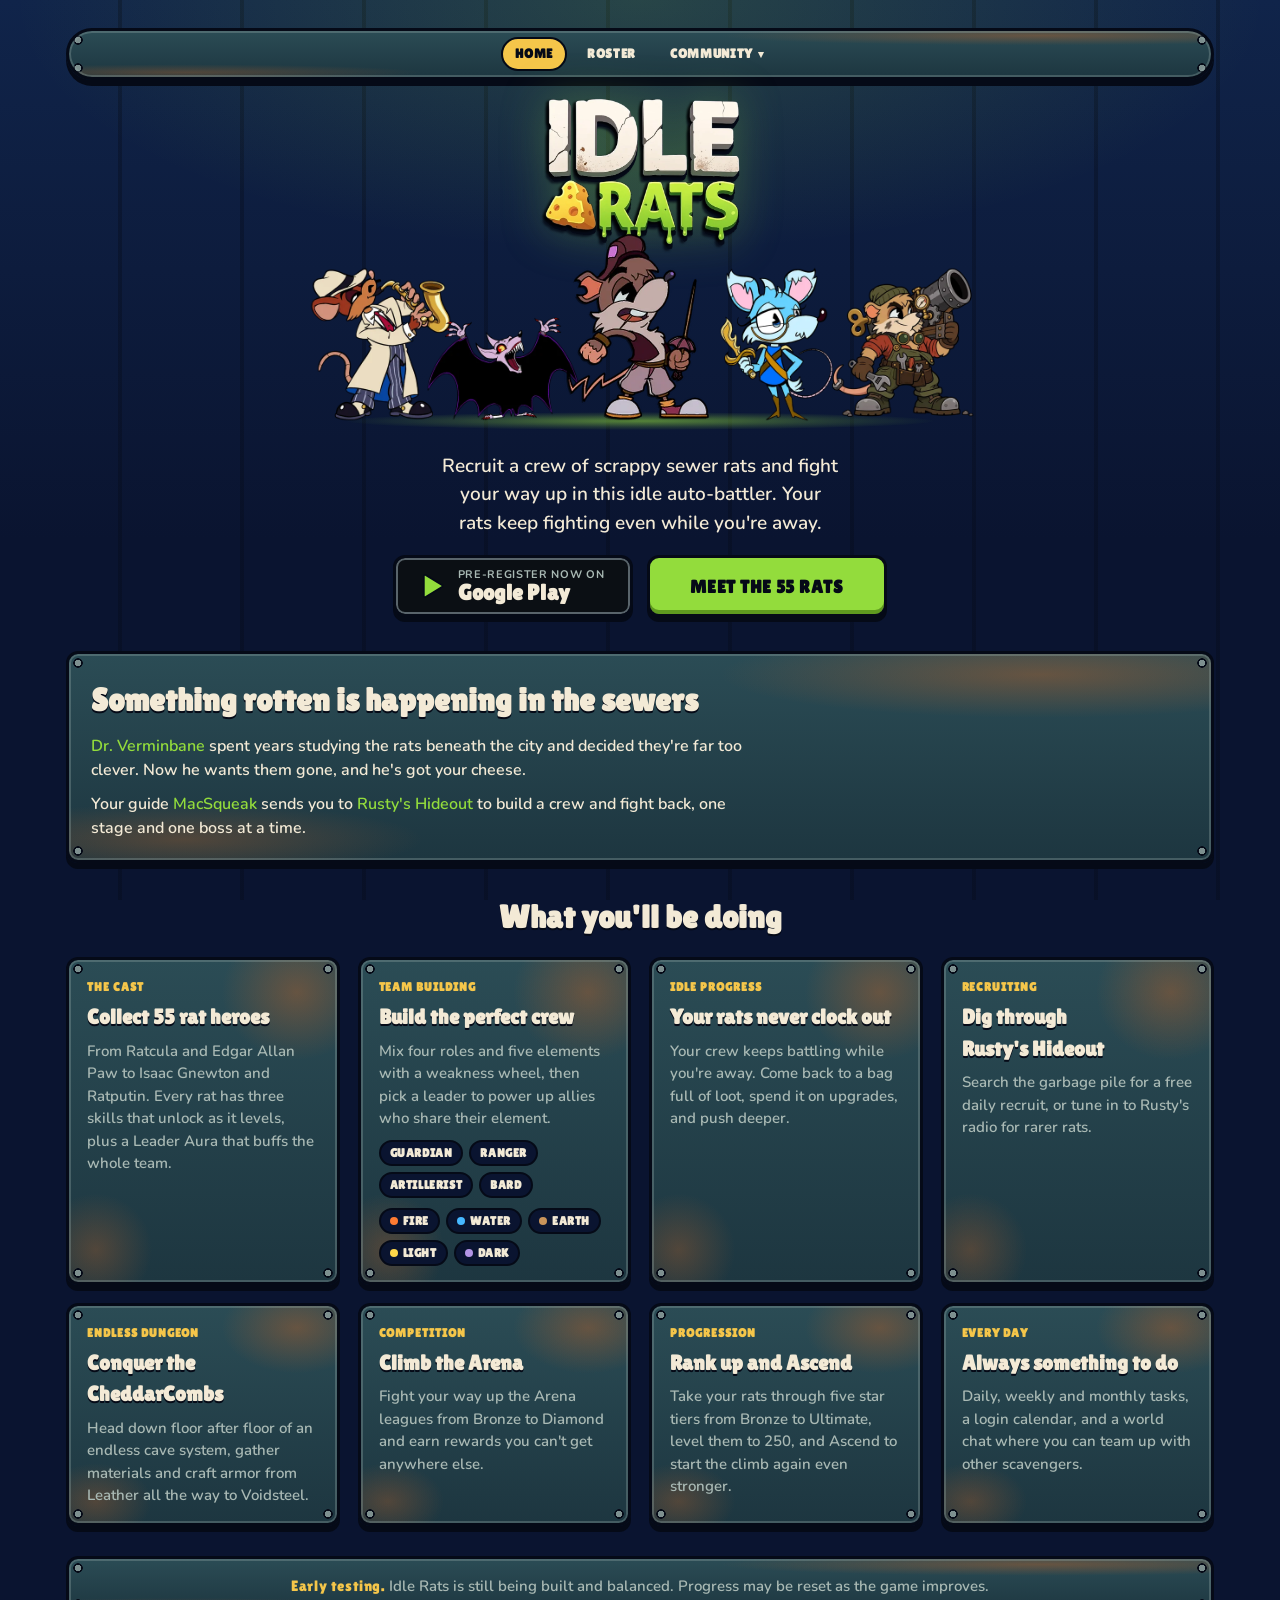
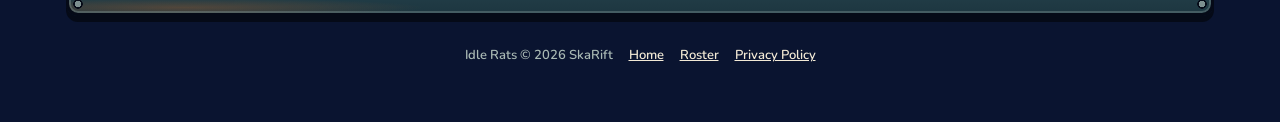
==== commit 7b18bec6: "Roster: Halo 5★, Vincent Van Gnaw 4★, Ratmses II 1★; Halo and Vincent skill text synced with the gam" ====
--- a/index.html
+++ b/index.html
@@ -96,7 +96,7 @@
   <footer class="foot"><span>Idle Rats © 2026 SkaRift</span><a href="./">Home</a><a href="roster.html">Roster</a><a href="https://skarift.github.io/idlerats-legal/">Privacy Policy</a></footer>
 </div>
 <script src="site.js?v=10"></script>
-<script src="rats.js?v=2"></script>
+<script src="rats.js?v=3"></script>
 <script>
 // Home lineup: Pipsqueak always in the middle, four random rats around him.
 (function(){
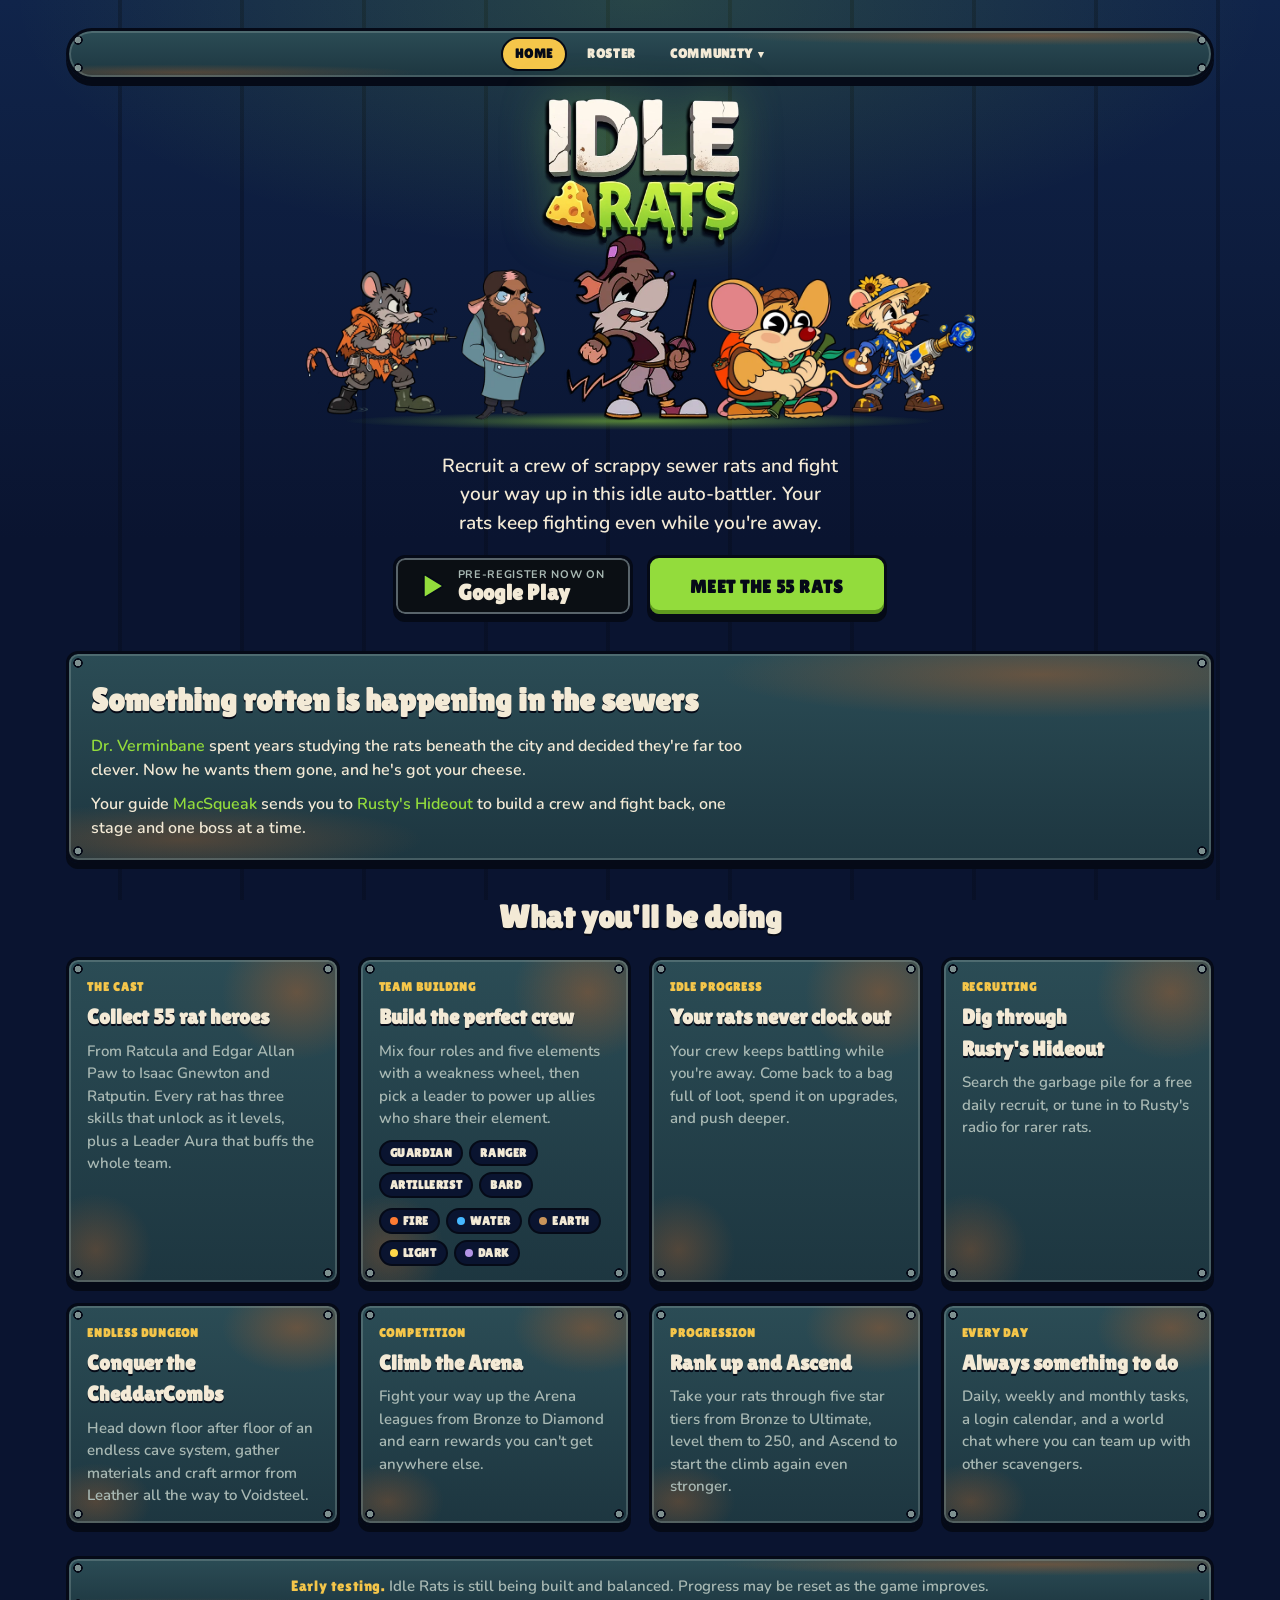
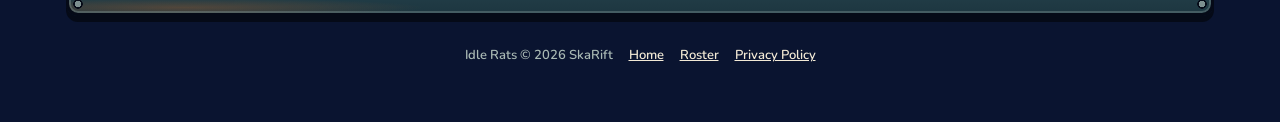
==== commit 9905b72b: "Roster: Ratchelangelo renamed Michelratgelo Co-Authored-By: Claude Opus 5.5 <noreply@anthropic.com> " ====
--- a/index.html
+++ b/index.html
@@ -96,7 +96,7 @@
   <footer class="foot"><span>Idle Rats © 2026 SkaRift</span><a href="./">Home</a><a href="roster.html">Roster</a><a href="https://skarift.github.io/idlerats-legal/">Privacy Policy</a></footer>
 </div>
 <script src="site.js?v=10"></script>
-<script src="rats.js?v=3"></script>
+<script src="rats.js?v=4"></script>
 <script>
 // Home lineup: Pipsqueak always in the middle, four random rats around him.
 (function(){
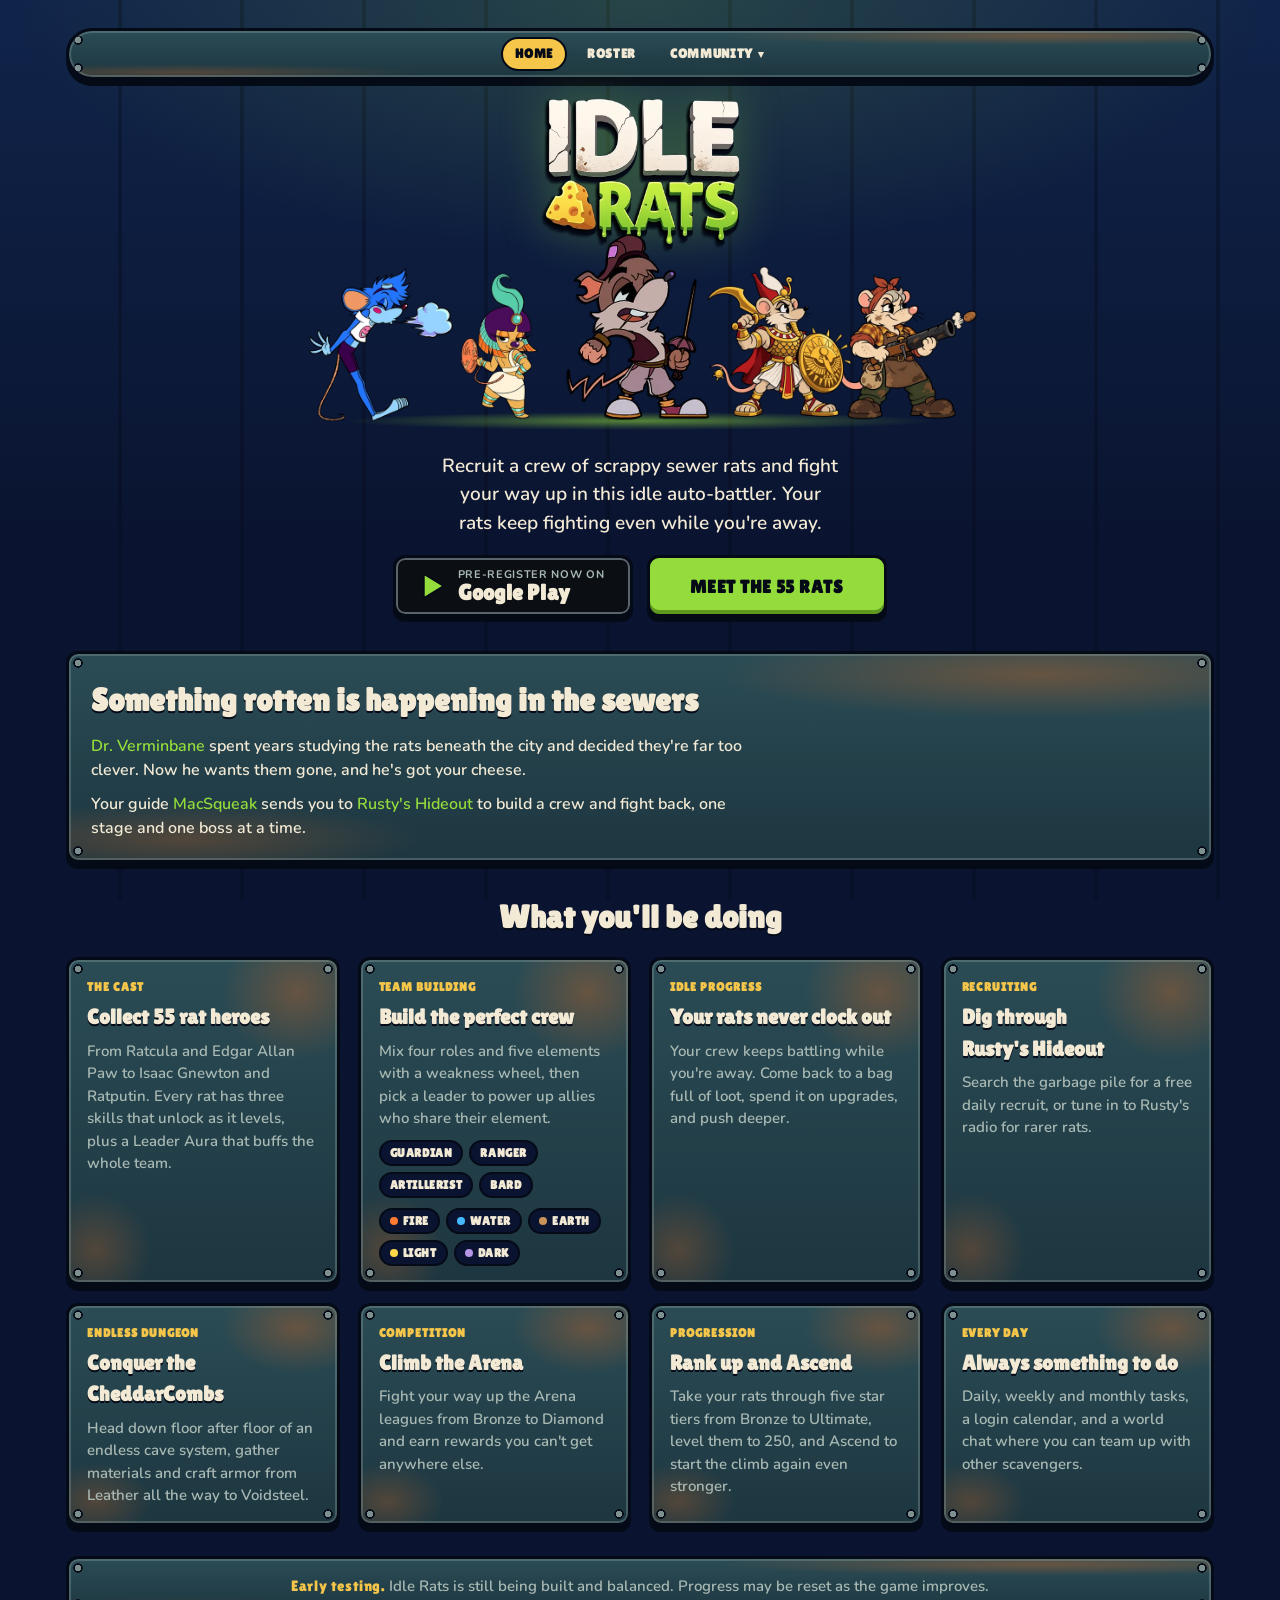
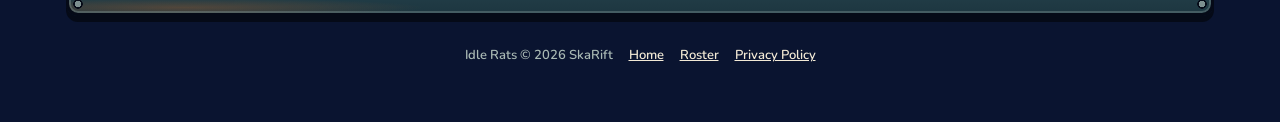
==== commit 8512676d: "Roster: list rats alphabetically (data sorted, and sorted on load so renames land in place) Co-Autho" ====
--- a/index.html
+++ b/index.html
@@ -96,7 +96,7 @@
   <footer class="foot"><span>Idle Rats © 2026 SkaRift</span><a href="./">Home</a><a href="roster.html">Roster</a><a href="https://skarift.github.io/idlerats-legal/">Privacy Policy</a></footer>
 </div>
 <script src="site.js?v=10"></script>
-<script src="rats.js?v=4"></script>
+<script src="rats.js?v=5"></script>
 <script>
 // Home lineup: Pipsqueak always in the middle, four random rats around him.
 (function(){
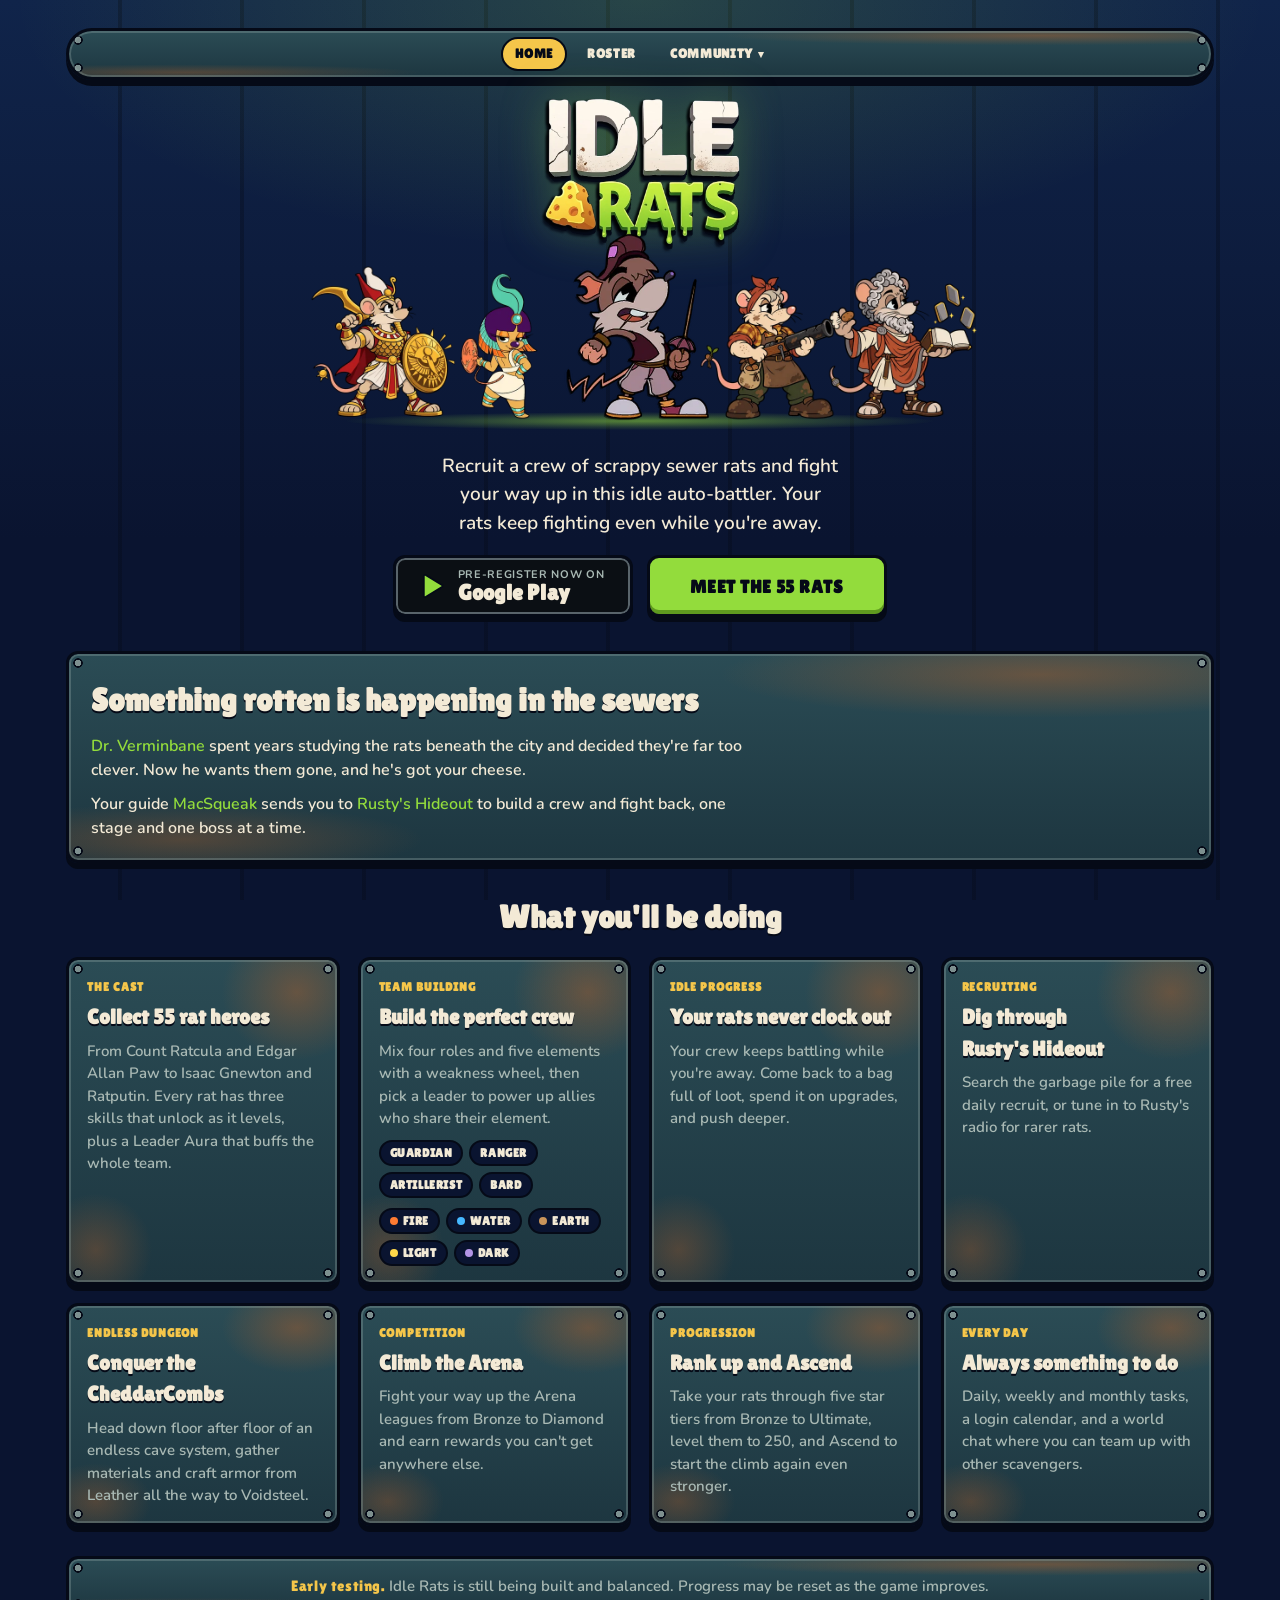
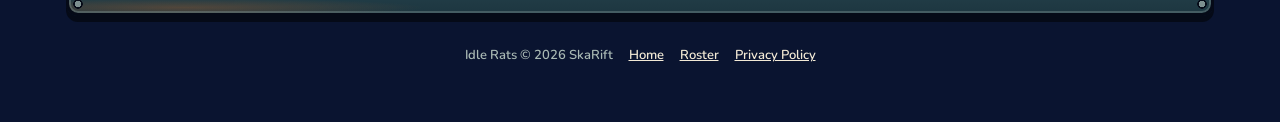
==== commit 60a249d4: "Rename Ratcula to Count Ratcula (roster card, skills, home page line; old #ratcula links still open " ====
--- a/index.html
+++ b/index.html
@@ -48,7 +48,7 @@
     <article class="panel feat">
       <span class="k">The cast</span>
       <h3>Collect 55 rat heroes</h3>
-      <p>From Ratcula and Edgar Allan Paw to Isaac Gnewton and Ratputin. Every rat has three skills that unlock as it levels, plus a Leader Aura that buffs the whole team.</p>
+      <p>From Count Ratcula and Edgar Allan Paw to Isaac Gnewton and Ratputin. Every rat has three skills that unlock as it levels, plus a Leader Aura that buffs the whole team.</p>
     </article>
     <article class="panel feat">
       <span class="k">Team building</span>
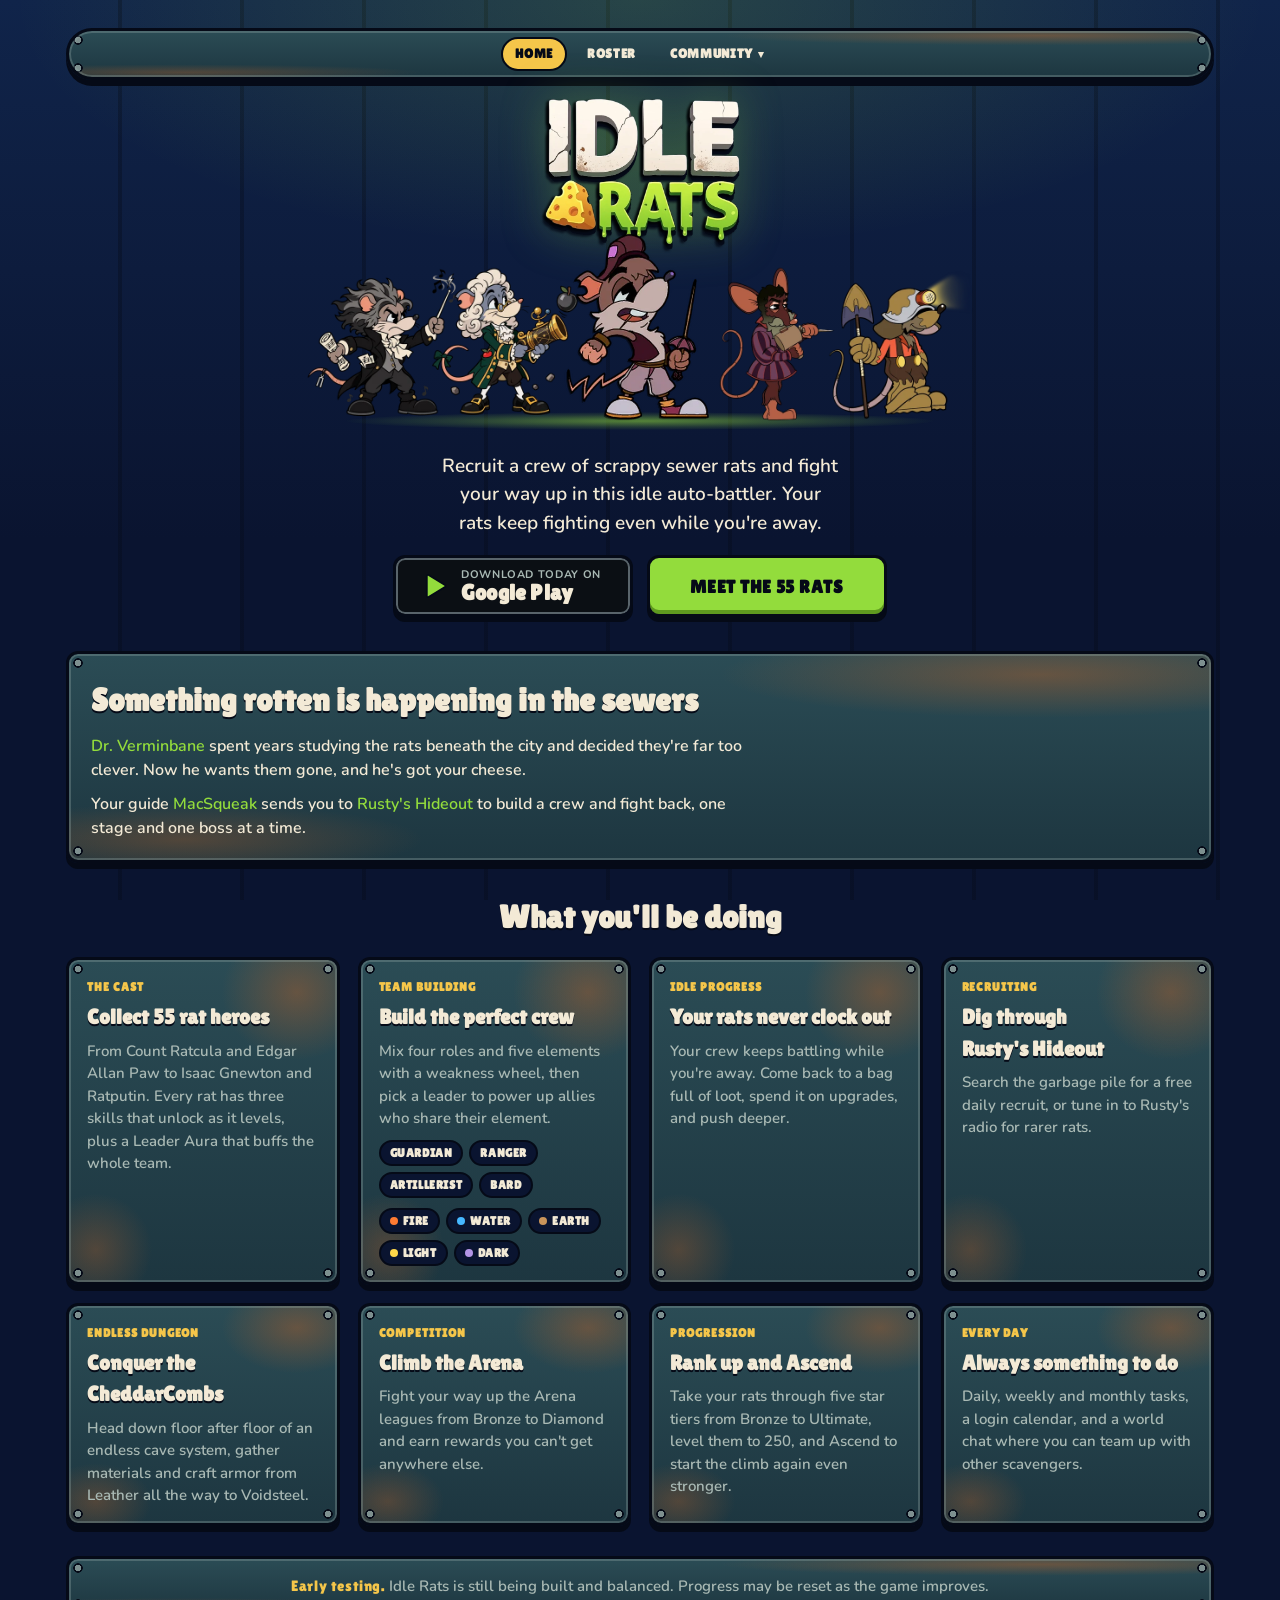
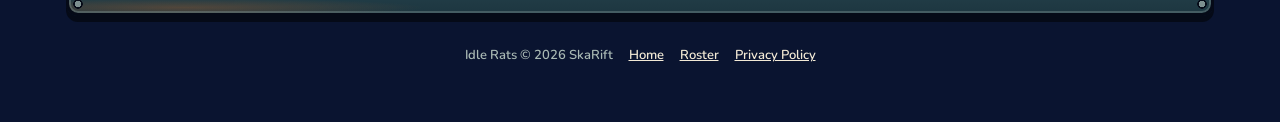
==== commit 8eecbeac: "Update Google Play button for launch" ====
--- a/index.html
+++ b/index.html
@@ -32,7 +32,7 @@
     <div class="lineup crew" aria-hidden="true"><img src="img/edgar_allan_paw.webp" alt="" width="360" height="360"><img src="img/ratcula.webp?v=2" alt="" width="360" height="360"><img src="img/pipsqueak.webp" alt="" width="360" height="360"><img src="img/isaac_gnewton.webp" alt="" width="360" height="360"><img src="img/marie_antoinettail.webp" alt="" width="360" height="360"></div>
     <p class="tag">Recruit a crew of scrappy sewer rats and fight your way up in this idle auto-battler. Your rats keep fighting even while you're away.</p>
     <div class="ctas">
-      <a class="play" href="https://play.google.com/store/apps/details?id=com.SkaRift.IdleRats" target="_blank" rel="noopener" title="Pre-register for Idle Rats on Google Play"><svg viewBox="0 0 24 24" aria-hidden="true"><path d="M5 3.5v17a1 1 0 0 0 1.5.87l14-8.5a1 1 0 0 0 0-1.74l-14-8.5A1 1 0 0 0 5 3.5z" fill="#93dc3c" stroke="#050a17" stroke-width="1.5" stroke-linejoin="round"/></svg><span class="t"><small>Pre-register now on</small><span>Google Play</span></span></a>
+      <a class="play" href="https://play.google.com/store/apps/details?id=com.SkaRift.IdleRats" target="_blank" rel="noopener" title="Download Idle Rats on Google Play"><svg viewBox="0 0 24 24" aria-hidden="true"><path d="M5 3.5v17a1 1 0 0 0 1.5.87l14-8.5a1 1 0 0 0 0-1.74l-14-8.5A1 1 0 0 0 5 3.5z" fill="#93dc3c" stroke="#050a17" stroke-width="1.5" stroke-linejoin="round"/></svg><span class="t"><small>Download Today On</small><span>Google Play</span></span></a>
       <a class="cta" href="roster.html">Meet the 55 rats</a>
     </div>
   </header>
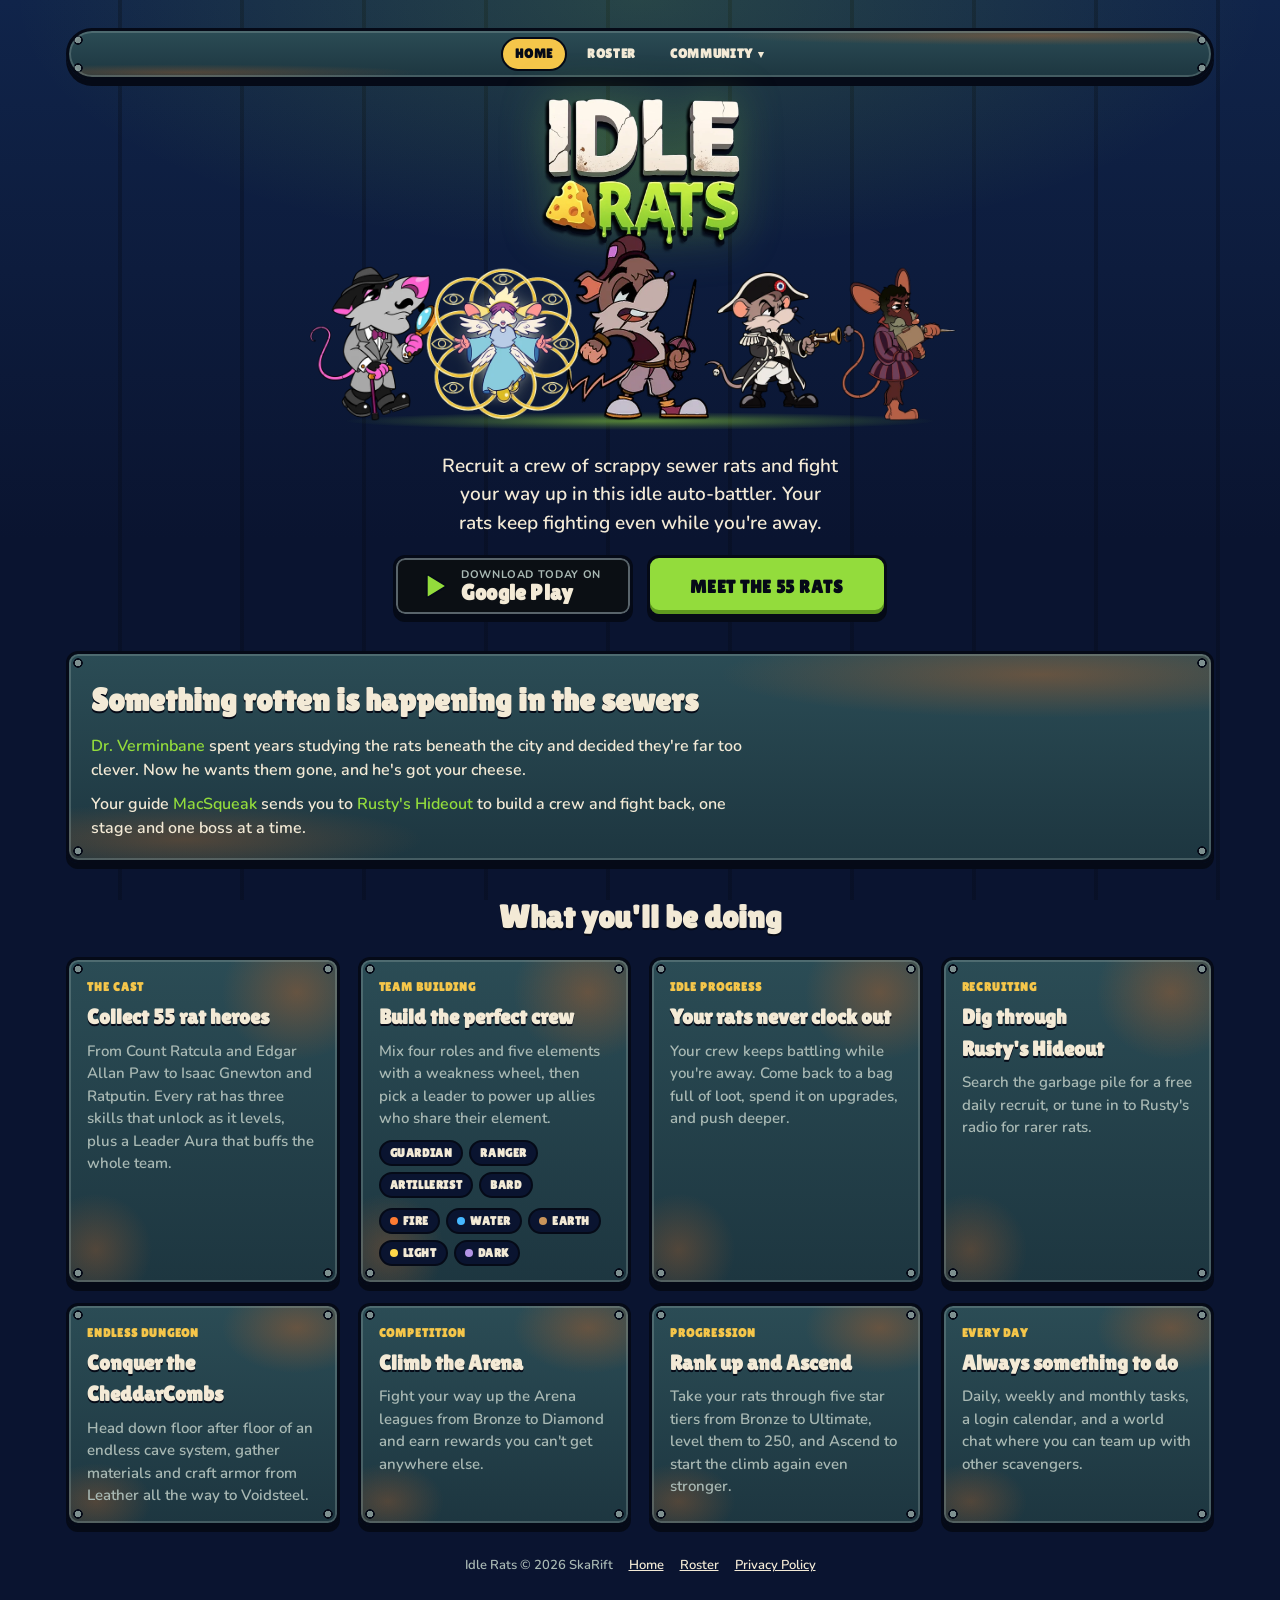
==== commit 092be4d6: "Remove early testing notice from homepage" ====
--- a/index.html
+++ b/index.html
@@ -89,10 +89,6 @@
     </article>
   </div>
 
-  <section class="panel note">
-    <p><strong>Early testing.</strong> Idle Rats is still being built and balanced. Progress may be reset as the game improves.</p>
-  </section>
-
   <footer class="foot"><span>Idle Rats © 2026 SkaRift</span><a href="./">Home</a><a href="roster.html">Roster</a><a href="https://skarift.github.io/idlerats-legal/">Privacy Policy</a></footer>
 </div>
 <script src="site.js?v=10"></script>
